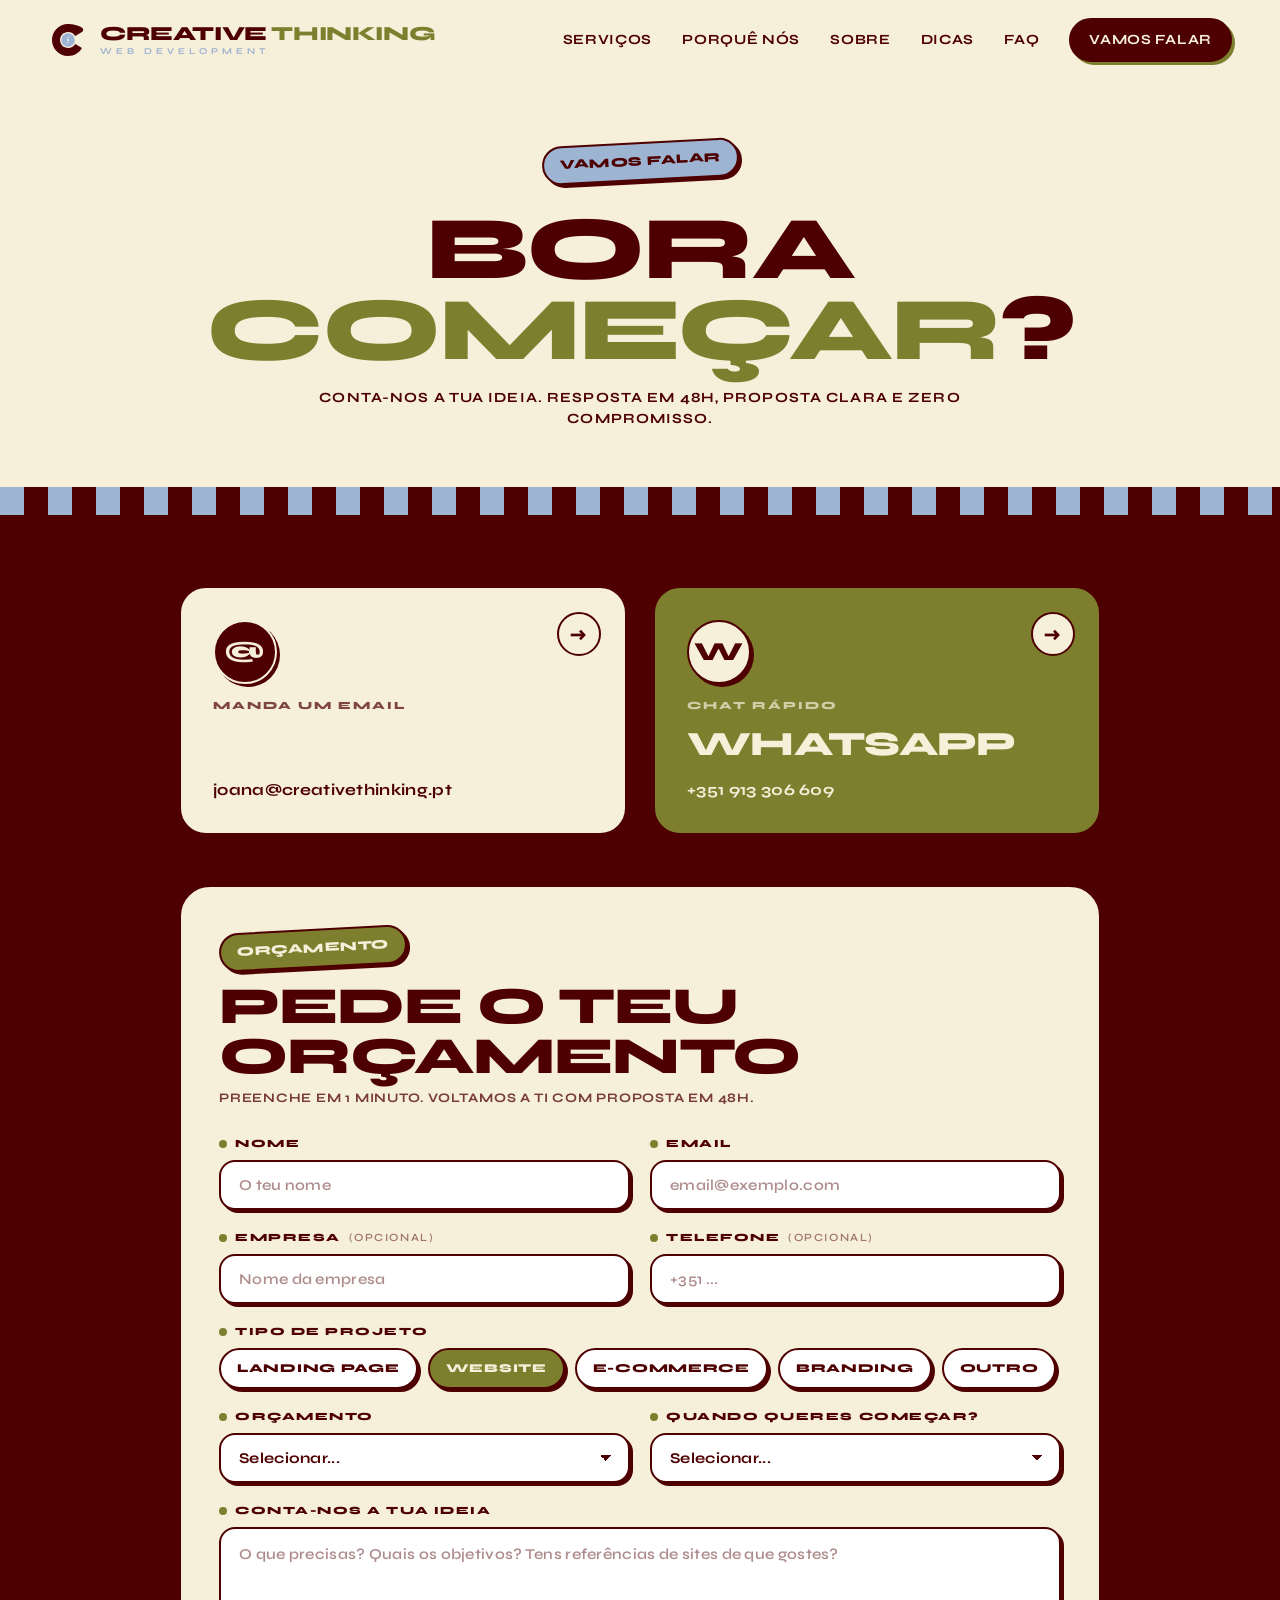
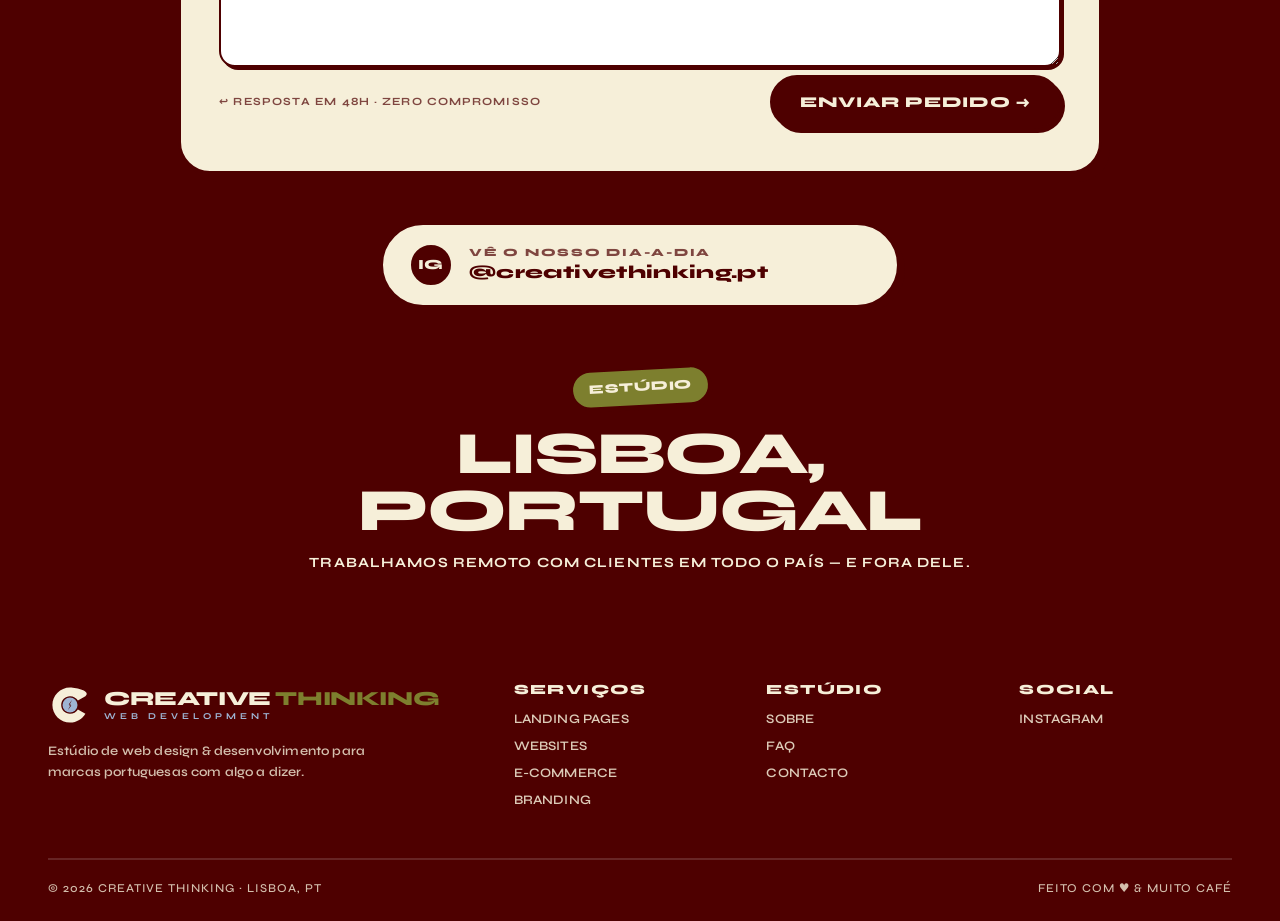
==== site/contacto.html @ 36a190fc "Implement full site from design handoff Add 5 missing pages (contacto, servicos, porque, dicas, faq)" ====
<!doctype html>
<html lang="pt">
<head>
<meta charset="utf-8" />
<meta name="viewport" content="width=device-width,initial-scale=1" />
<title>Contacto — Creative Thinking</title>
<meta name="description" content="Email, WhatsApp, formulário e redes sociais para falares com a Creative Thinking." />
<link rel="preconnect" href="https://fonts.googleapis.com">
<link rel="preconnect" href="https://fonts.gstatic.com" crossorigin>
<link href="https://fonts.googleapis.com/css2?family=Syne:wght@500;700;800&family=Caveat:wght@500;700&display=swap" rel="stylesheet">
<link rel="stylesheet" href="styles.css">
</head>
<body>
<header class="nav" id="nav">
  <div class="container nav-inner">
    <a href="index.html" class="logo" aria-label="Creative Thinking — Início">
      <svg viewBox="0 0 100 100" width="40" height="40" aria-hidden="true">
        <path d="M50 10C27.9 10 10 27.9 10 50s17.9 40 40 40c15.5 0 28.5-8.5 35-20L68 60c-4 6-10 10-18 10-11.1 0-20-8.9-20-20s8.9-20 20-20c8 0 14 4 18 10l17-10C98.5 18.5 65.5 10 50 10Z" fill="#4E0000"/>
        <circle cx="50" cy="50" r="17" fill="#9EB4D3"/>
        <polygon points="55,38 48,51 53,51 45,62 52,49 47,49" fill="#FFFFFF"/>
      </svg>
      <span class="logo-text">
        <span class="row"><span class="a">Creative</span> <span class="b">Thinking</span></span>
        <span class="sub">WEB DEVELOPMENT</span>
      </span>
    </a>
    <nav class="nav-links" id="navLinks" aria-label="Navegação principal">
      <a href="servicos.html">Serviços</a>
      <a href="porque.html">Porquê nós</a>
      <a href="sobre.html">Sobre</a>
      <a href="dicas.html">Dicas</a>
      <a href="faq.html">FAQ</a>
      <a href="contacto.html" class="nav-cta">Vamos falar</a>
    </nav>
    <button class="burger" id="burger" aria-label="Abrir menu"><span></span></button>
  </div>
</header>

<section class="hero" style="padding:60px 0 30px">
  <div class="container">
    <div class="badges"><span class="sticker">Vamos falar</span></div>
    <h1 style="font-size:clamp(40px,7vw,90px)">Bora <span class="pop">começar</span>?</h1>
    <p class="lead">Conta-nos a tua ideia. Resposta em 48h, proposta clara e zero compromisso.</p>
  </div>
</section>

<div class="stripes" aria-hidden="true"></div>

<section class="section-dark" style="padding:70px 0 50px">
  <div class="container" style="max-width:980px">

    <div class="contact-top">
      <a href="mailto:joana@creativethinking.pt" class="contact-card reveal">
        <div class="arrow">→</div>
        <div class="icon">@</div>
        <div class="label">Manda um email</div>
        <h3>Email</h3>
        <span class="value">joana@creativethinking.pt</span>
      </a>
      <a href="https://wa.me/351913306609" class="contact-card wa reveal" target="_blank" rel="noopener">
        <div class="arrow">→</div>
        <div class="icon">W</div>
        <div class="label">Chat rápido</div>
        <h3>WhatsApp</h3>
        <span class="value">+351 913 306 609</span>
      </a>
    </div>

    <form class="contact-form reveal" id="contactForm" novalidate>
      <div class="form-head">
        <span class="sticker gold">Orçamento</span>
        <h2>Pede o teu orçamento</h2>
      </div>
      <p class="form-sub">Preenche em 1 minuto. Voltamos a ti com proposta em 48h.</p>

      <div class="form-grid">
        <div class="field">
          <label for="f-name"><span class="dot"></span>Nome</label>
          <input id="f-name" name="name" type="text" placeholder="O teu nome" required>
        </div>
        <div class="field">
          <label for="f-email"><span class="dot"></span>Email</label>
          <input id="f-email" name="email" type="email" placeholder="email@exemplo.com" required>
        </div>

        <div class="field">
          <label for="f-company"><span class="dot"></span>Empresa <em style="opacity:.5;font-style:normal;font-weight:600">(opcional)</em></label>
          <input id="f-company" name="company" type="text" placeholder="Nome da empresa">
        </div>
        <div class="field">
          <label for="f-phone"><span class="dot"></span>Telefone <em style="opacity:.5;font-style:normal;font-weight:600">(opcional)</em></label>
          <input id="f-phone" name="phone" type="tel" placeholder="+351 ...">
        </div>

        <div class="field full">
          <label><span class="dot"></span>Tipo de projeto</label>
          <div class="chips" role="radiogroup" aria-label="Tipo de projeto">
            <label class="chip"><input type="radio" name="project" value="landing"><span>Landing page</span></label>
            <label class="chip"><input type="radio" name="project" value="website" checked><span>Website</span></label>
            <label class="chip"><input type="radio" name="project" value="ecommerce"><span>E-commerce</span></label>
            <label class="chip"><input type="radio" name="project" value="branding"><span>Branding</span></label>
            <label class="chip"><input type="radio" name="project" value="outro"><span>Outro</span></label>
          </div>
        </div>

        <div class="field">
          <label for="f-budget"><span class="dot"></span>Orçamento</label>
          <select id="f-budget" name="budget">
            <option value="">Selecionar...</option>
            <option value="lt-1k">Até 1.000 €</option>
            <option value="1-3k">1.000 € – 3.000 €</option>
            <option value="3-6k">3.000 € – 6.000 €</option>
            <option value="6-10k">6.000 € – 10.000 €</option>
            <option value="10k+">10.000 € +</option>
            <option value="?">Ainda não sei</option>
          </select>
        </div>
        <div class="field">
          <label for="f-when"><span class="dot"></span>Quando queres começar?</label>
          <select id="f-when" name="when">
            <option value="">Selecionar...</option>
            <option>O quanto antes</option>
            <option>Próximo mês</option>
            <option>Próximos 3 meses</option>
            <option>Só estou a explorar</option>
          </select>
        </div>

        <div class="field full">
          <label for="f-msg"><span class="dot"></span>Conta-nos a tua ideia</label>
          <textarea id="f-msg" name="message" placeholder="O que precisas? Quais os objetivos? Tens referências de sites de que gostes?" required></textarea>
        </div>
      </div>

      <div class="form-actions">
        <span class="form-note">↩ Resposta em 48h · zero compromisso</span>
        <button type="submit" class="btn btn-dark">Enviar pedido →</button>
      </div>
    </form>

    <div class="form-success reveal" id="formSuccess">
      <div class="big">🎉</div>
      <h3>Recebido!</h3>
      <p>Voltamos a ti em 48h. Entretanto, segue-nos no Instagram.</p>
    </div>

    <div class="socials-row reveal" style="grid-template-columns:1fr;max-width:520px;margin-left:auto;margin-right:auto">
      <a href="https://www.instagram.com/creativethinking.pt/" class="social-pill" target="_blank" rel="noopener">
        <div class="icon">IG</div>
        <div class="meta">
          <span class="t">Vê o nosso dia-a-dia</span>
          <span class="h">@creativethinking.pt</span>
        </div>
      </a>
    </div>

    <div class="reveal" style="text-align:center;margin-top:60px">
      <span class="sticker gold">Estúdio</span>
      <h2 style="font-size:clamp(34px,5vw,60px);margin-top:18px;color:var(--cream)">Lisboa, Portugal</h2>
      <p style="margin-top:14px;font-size:14px;font-weight:700;letter-spacing:.08em">Trabalhamos remoto com clientes em todo o país — e fora dele.</p>
    </div>
  </div>
</section>

<footer>
  <div class="container">
    <div class="foot">
      <div class="brand">
        <div class="logo">
          <svg viewBox="0 0 100 100" width="44" height="44" aria-hidden="true">
            <path d="M50 10C27.9 10 10 27.9 10 50s17.9 40 40 40c15.5 0 28.5-8.5 35-20L68 60c-4 6-10 10-18 10-11.1 0-20-8.9-20-20s8.9-20 20-20c8 0 14 4 18 10l17-10C98.5 18.5 65.5 10 50 10Z" fill="#F6EFD9"/>
            <circle cx="50" cy="50" r="17" fill="#9EB4D3"/>
            <polygon points="55,38 48,51 53,51 45,62 52,49 47,49" fill="#4E0000"/>
          </svg>
          <span class="logo-text">
            <span class="row" style="color:var(--cream)">Creative <span style="color:var(--gold)">Thinking</span></span>
            <span class="sub" style="color:var(--blue)">WEB DEVELOPMENT</span>
          </span>
        </div>
        <p>Estúdio de web design &amp; desenvolvimento para marcas portuguesas com algo a dizer.</p>
      </div>
      <div><h4>Serviços</h4><a href="servicos.html">Landing Pages</a><a href="servicos.html">Websites</a><a href="servicos.html">E-commerce</a><a href="servicos.html">Branding</a></div>
      <div><h4>Estúdio</h4><a href="sobre.html">Sobre</a><a href="faq.html">FAQ</a><a href="contacto.html">Contacto</a></div>
      <div><h4>Social</h4><a href="https://www.instagram.com/creativethinking.pt/" target="_blank" rel="noopener">Instagram</a></div>
    </div>
    <div class="foot-bottom">
      <span>© 2026 Creative Thinking · Lisboa, PT</span>
      <span>Feito com ♥ &amp; muito café</span>
    </div>
  </div>
</footer>

<script src="script.js"></script>
<script>
  document.getElementById('contactForm').addEventListener('submit', function(e){
    e.preventDefault();
    if(!this.checkValidity()){
      this.reportValidity();
      return;
    }
    this.style.display = 'none';
    document.getElementById('formSuccess').classList.add('show');
    window.scrollTo({top: document.getElementById('formSuccess').offsetTop - 120, behavior:'smooth'});
  });
</script>
</body>
</html>
---- site/styles.css ----
:root{
    --red:#4E0000;
    --gold:#7D7F2E;
    --blue:#9EB4D3;
    --white:#FFFFFF;
    --off:#F9F7F4;
    --cream:#F6EFD9;
    --dark:#0f0000;
  }
  *{box-sizing:border-box;margin:0;padding:0}
  html{scroll-behavior:smooth}
  body{
    font-family:'Syne',system-ui,sans-serif;
    font-weight:500;
    color:var(--red);
    background:var(--cream);
    line-height:1.45;
    -webkit-font-smoothing:antialiased;
    overflow-x:hidden;
    text-transform:uppercase;
    letter-spacing:.01em;
  }
  h1,h2,h3,h4{font-weight:800;line-height:.95;letter-spacing:-.02em;color:var(--red);text-transform:uppercase}
  a{color:inherit;text-decoration:none}
  button{font-family:inherit;cursor:pointer;border:none;background:none;text-transform:uppercase}
  img,svg{display:block;max-width:100%}
  p{font-weight:500}
  .container{max-width:1240px;margin:0 auto;padding:0 28px}

  /* ===== STICKER / BADGE ===== */
  .sticker{
    display:inline-block;background:var(--blue);color:var(--red);
    padding:8px 16px;border-radius:999px;font-weight:800;font-size:13px;
    letter-spacing:.04em;border:2px solid var(--red);
    box-shadow:3px 3px 0 var(--red);
    transform:rotate(-3deg);
  }
  .sticker.gold{background:var(--gold);color:var(--cream)}
  .sticker.cream{background:var(--cream)}

  /* ===== BUTTONS ===== */
  .btn{
    display:inline-flex;align-items:center;gap:10px;
    padding:16px 28px;border-radius:999px;
    font-weight:800;font-size:15px;letter-spacing:.05em;
    border:2px solid var(--red);
    transition:transform .2s ease, box-shadow .2s ease;
    box-shadow:4px 4px 0 var(--red);
  }
  .btn:hover{transform:translate(-2px,-2px);box-shadow:6px 6px 0 var(--red)}
  .btn-primary{background:var(--blue);color:var(--red)}
  .btn-dark{background:var(--red);color:var(--cream);border-color:var(--red)}
  .btn-gold{background:var(--gold);color:var(--cream)}

  /* ===== NAV ===== */
  .nav{position:sticky;top:0;z-index:50;background:var(--cream);padding:18px 0;border-bottom:2px solid transparent;transition:.3s}
  .nav.scrolled{border-color:var(--red);box-shadow:0 4px 0 var(--red)}
  .nav-inner{display:flex;align-items:center;justify-content:space-between;gap:24px}
  .logo{display:flex;align-items:center;gap:12px}
  .logo-text{display:flex;flex-direction:column;line-height:1}
  .logo-text .row{font-weight:800;font-size:20px;letter-spacing:-.02em;text-transform:uppercase}
  .logo-text .row .a{color:var(--red)} .logo-text .row .b{color:var(--gold)}
  .logo-text .sub{font-size:9px;font-weight:700;letter-spacing:4px;color:var(--blue);margin-top:3px}
  .nav-links{display:flex;align-items:center;gap:30px}
  .nav-links a{font-size:14px;font-weight:700;position:relative;letter-spacing:.05em}
  .nav-links a:hover{color:var(--gold)}
  .nav-cta{padding:10px 18px;border-radius:999px;background:var(--red);color:var(--cream);font-weight:800;font-size:13px;border:2px solid var(--red);box-shadow:3px 3px 0 var(--gold);transition:.2s}
  .nav-cta:hover{transform:translate(-2px,-2px);box-shadow:5px 5px 0 var(--gold)}
  .burger{display:none;width:44px;height:44px;border:2px solid var(--red);border-radius:50%;align-items:center;justify-content:center;background:var(--blue)}
  .burger span{display:block;width:18px;height:2px;background:var(--red);position:relative}
  .burger span::before,.burger span::after{content:"";position:absolute;left:0;width:18px;height:2px;background:var(--red)}
  .burger span::before{top:-6px}.burger span::after{top:6px}

  /* ===== HERO ===== */
  .hero{position:relative;padding:40px 0 60px;text-align:center;overflow:hidden}
  .hero .badges{display:flex;justify-content:center;gap:14px;margin-bottom:28px;flex-wrap:wrap}
  .hero .badges .sticker:nth-child(2){transform:rotate(2deg)}
  .hero .badges .sticker:nth-child(3){transform:rotate(-1deg)}
  .hero h1{
    font-size:clamp(44px,8vw,118px);
    color:var(--red);
    margin:8px 0 18px;
    line-height:.9;
    word-wrap:break-word;
  }
  .hero h1 .pop{display:inline-block;color:var(--gold)}
  .hero h1 .blue{color:var(--red);background:var(--blue);padding:0 14px;border-radius:14px;display:inline-block;transform:rotate(-2deg)}
  .hero p.lead{font-size:14px;font-weight:700;letter-spacing:.08em;max-width:680px;margin:0 auto 28px;color:var(--red)}
  .hero .cta-row{display:flex;gap:16px;justify-content:center;flex-wrap:wrap;margin-bottom:50px}

  /* hero "cans" / shapes */
  .hero-shapes{position:relative;height:340px;display:flex;justify-content:center;align-items:flex-end;gap:18px;margin-bottom:30px}
  .can{
    width:120px;height:300px;border-radius:24px 24px 18px 18px;
    background:var(--red);position:relative;
    box-shadow:inset 0 0 0 4px var(--red), 6px 8px 0 rgba(78,0,0,.18);
    overflow:hidden;
    transition:transform .4s ease;
  }
  .can::before{
    content:"";position:absolute;inset:14px 8px;border-radius:14px;
    background:repeating-linear-gradient(90deg,var(--cream) 0 14px,var(--red) 14px 28px);
  }
  .can::after{
    content:"";position:absolute;left:50%;top:42%;transform:translateX(-50%);
    width:88%;height:54px;background:var(--red);border-radius:6px;
    border:2px solid var(--cream);
    z-index:2;
  }
  .can .label{
    position:absolute;left:50%;top:42%;transform:translateX(-50%);
    width:88%;height:54px;display:flex;align-items:center;justify-content:center;
    color:var(--cream);font-size:10px;font-weight:800;letter-spacing:.1em;text-align:center;
    z-index:3;padding:0 6px;
  }
  .can .top{position:absolute;left:0;right:0;top:0;height:14px;background:#bbb;border-bottom:2px solid var(--red);border-radius:24px 24px 0 0;z-index:4}
  .can.c1{transform:rotate(-6deg) translateY(10px);background:#7a1a3a}
  .can.c1::before{background:repeating-linear-gradient(90deg,#f6c1d4 0 14px,#7a1a3a 14px 28px)}
  .can.c2{transform:rotate(2deg);background:var(--red)}
  .can.c3{transform:rotate(-2deg) translateY(8px);background:var(--blue)}
  .can.c3::before{background:repeating-linear-gradient(90deg,var(--cream) 0 14px,var(--blue) 14px 28px)}
  .can.c3 .label,.can.c3::after{background:var(--blue);color:var(--red);border-color:var(--cream)}
  .can.c4{transform:rotate(6deg) translateY(12px);background:var(--gold)}
  .can.c4::before{background:repeating-linear-gradient(90deg,var(--cream) 0 14px,var(--gold) 14px 28px)}
  .can.c4 .label,.can.c4::after{background:var(--gold);color:var(--cream);border-color:var(--cream)}
  .can:hover{transform:translateY(-10px) rotate(0)}

  /* floating stickers */
  .float-sticker{position:absolute;z-index:5;animation:bob 4s ease-in-out infinite}
  .float-sticker.s1{top:20%;left:6%;animation-delay:0s}
  .float-sticker.s2{top:55%;right:7%;animation-delay:1s}
  .float-sticker.s3{top:8%;right:14%;animation-delay:.5s}
  @keyframes bob{0%,100%{transform:translateY(0) rotate(-3deg)}50%{transform:translateY(-12px) rotate(3deg)}}

  /* ===== STRIPES DIVIDER ===== */
  .stripes{height:28px;background:repeating-linear-gradient(90deg,var(--blue) 0 24px,var(--red) 24px 48px)}

  /* ===== MARQUEE ===== */
  .marquee{background:var(--red);color:var(--cream);padding:18px 0;overflow:hidden;border-top:3px solid var(--red);border-bottom:3px solid var(--red)}
  .marquee-track{display:flex;gap:48px;white-space:nowrap;animation:scroll 28s linear infinite;font-weight:800;font-size:22px;letter-spacing:.06em}
  .marquee-track span{display:inline-flex;align-items:center;gap:48px}
  .marquee-track .dot{width:14px;height:14px;background:var(--gold);border-radius:50%;display:inline-block}
  @keyframes scroll{from{transform:translateX(0)}to{transform:translateX(-50%)}}

  /* ===== SECTION SHELLS ===== */
  section{padding:90px 0;position:relative}
  .section-dark{background:var(--red);color:var(--cream)}
  .section-dark h2,.section-dark h3{color:var(--cream)}
  .section-blue{background:var(--blue)}
  .section-gold{background:var(--gold);color:var(--cream)}
  .section-gold h2,.section-gold h3{color:var(--cream)}
  .section-cream{background:var(--cream)}

  .section-head{text-align:center;margin-bottom:60px}
  .section-head .sticker{margin-bottom:20px}
  .section-head h2{font-size:clamp(40px,7vw,84px)}
  .section-head p{margin-top:18px;font-size:14px;font-weight:700;letter-spacing:.08em;max-width:640px;margin-left:auto;margin-right:auto}

  /* ===== BLOB CARDS (services) ===== */
  .blob-grid{display:grid;grid-template-columns:repeat(3,1fr);gap:28px}
  .blob-card{color:var(--red);
    background:var(--cream);border:3px solid var(--red);
    border-radius:120px 120px 28px 28px / 80px 80px 28px 28px;
    padding:42px 30px 34px;text-align:center;
    box-shadow:6px 6px 0 var(--red);
    transition:transform .25s ease, box-shadow .25s ease;
    position:relative;
  }
  .blob-card:hover{transform:translate(-3px,-3px);box-shadow:9px 9px 0 var(--red)}
  .blob-card.gold{background:var(--gold);color:var(--cream)}
  .blob-card.gold h3{color:var(--cream)}
  .blob-card.blue{background:var(--blue)}
  .blob-card .num{
    position:absolute;top:-18px;left:50%;transform:translateX(-50%) rotate(-6deg);
    background:var(--red);color:var(--cream);
    width:42px;height:42px;border-radius:50%;display:flex;align-items:center;justify-content:center;
    font-weight:800;font-size:18px;border:2px solid var(--cream);
  }
  .blob-card h3{font-size:26px;margin:14px 0 10px;line-height:1;color:var(--red)}
  .section-dark .blob-card.gold h3{color:var(--cream)}
  .blob-card p{font-size:13px;font-weight:700;letter-spacing:.04em;line-height:1.5}
  .blob-card .price{margin-top:16px;font-size:11px;letter-spacing:.15em;font-weight:800;opacity:.85}

  /* ===== WHY US (zigzag) ===== */
  .why-grid{display:grid;grid-template-columns:repeat(2,1fr);gap:24px}
  .why-item{color:var(--red);
    background:var(--cream);border:3px solid var(--red);border-radius:24px;
    padding:30px;display:flex;gap:20px;align-items:flex-start;
    box-shadow:5px 5px 0 var(--red);
  }
  .why-item:nth-child(2){background:var(--blue)}
  .why-item:nth-child(3){background:var(--gold);color:var(--cream)}
  .why-item:nth-child(3) h3{color:var(--cream)}
  .why-item:nth-child(4){background:var(--cream)}
  .why-icon{
    flex-shrink:0;width:54px;height:54px;border-radius:50%;
    background:var(--red);color:var(--cream);
    display:flex;align-items:center;justify-content:center;
    font-weight:800;font-size:22px;border:2px solid var(--cream);
    box-shadow:3px 3px 0 var(--red);
  }
  .why-item h3{font-size:22px;margin-bottom:8px}
  .why-item p{font-size:13px;font-weight:600;letter-spacing:.03em;text-transform:none}

  /* ===== ABOUT split ===== */
  .about{display:grid;grid-template-columns:1fr 1fr;gap:60px;align-items:center}
  .about-art{
    background:var(--blue);border:3px solid var(--red);border-radius:36px;
    aspect-ratio:1;position:relative;overflow:hidden;
    box-shadow:8px 8px 0 var(--red);
  }
  .about-art .can{position:absolute;left:50%;top:54%;transform:translate(-50%,-50%) rotate(-4deg);width:140px;height:320px}
  .about-art .pop{position:absolute;background:var(--gold);color:var(--cream);padding:10px 16px;border-radius:999px;font-weight:800;font-size:13px;border:2px solid var(--red);box-shadow:3px 3px 0 var(--red)}
  .about-art .p1{top:14%;left:8%;transform:rotate(-8deg)}
  .about-art .p2{bottom:10%;right:8%;transform:rotate(6deg);background:var(--cream);color:var(--red)}
  .about-text h2{font-size:clamp(40px,6vw,68px);margin-bottom:20px}
  .about-text p{font-size:14px;font-weight:600;line-height:1.6;letter-spacing:.02em;text-transform:none;margin-bottom:14px}

  /* ===== TIPS strip ===== */
  .tips-grid{display:grid;grid-template-columns:repeat(3,1fr);gap:26px}
  .tip{color:var(--red);
    background:var(--cream);border:3px solid var(--red);border-radius:28px;
    padding:30px;box-shadow:6px 6px 0 var(--red);
    transition:.2s;
  }
  .tip:hover{transform:rotate(-1deg)}
  .tip .num{font-size:48px;font-weight:800;color:var(--gold);line-height:1}
  .tip h3{font-size:20px;margin:12px 0 10px}
  .tip p{font-size:13px;font-weight:600;text-transform:none;line-height:1.55}

  /* ===== FAQ ===== */
  .faq-wrap{max-width:820px;margin:0 auto;display:flex;flex-direction:column;gap:14px}
  .faq{color:var(--red);
    background:var(--cream);border:3px solid var(--red);border-radius:22px;
    box-shadow:5px 5px 0 var(--red);overflow:hidden;
  }
  .faq summary{
    list-style:none;padding:22px 26px;cursor:pointer;
    display:flex;justify-content:space-between;align-items:center;gap:20px;
    font-weight:800;font-size:16px;color:var(--red);
  }
  .faq summary::-webkit-details-marker{display:none}
  .faq summary::after{content:"+";font-size:30px;font-weight:800;color:var(--red);transition:transform .25s}
  .faq[open] summary::after{transform:rotate(45deg)}
  .faq[open]{background:var(--blue)}
  .faq .ans{padding:0 26px 22px;font-size:14px;font-weight:600;text-transform:none;line-height:1.6}

  /* ===== CTA ===== */
  .final-cta{text-align:center;padding:120px 0}
  .final-cta h2{font-size:clamp(50px,9vw,120px);margin-bottom:24px}
  .final-cta .sticker{margin-bottom:24px}

  /* ===== FOOTER ===== */
  footer{background:var(--red);color:var(--cream);padding:60px 0 24px}
  .foot{display:grid;grid-template-columns:2fr 1fr 1fr 1fr;gap:40px;margin-bottom:40px}
  .foot h4{color:var(--cream);font-size:14px;letter-spacing:.1em;margin-bottom:14px}
  .foot a{display:block;font-size:13px;font-weight:600;margin-bottom:8px;opacity:.85}
  .foot a:hover{opacity:1;color:var(--gold)}
  .foot .brand p{font-size:13px;font-weight:600;text-transform:none;line-height:1.6;margin-top:14px;opacity:.8;max-width:320px}
  .foot-bottom{border-top:2px solid rgba(255,255,255,.18);padding-top:20px;display:flex;justify-content:space-between;flex-wrap:wrap;gap:14px;font-size:12px;letter-spacing:.08em;opacity:.8}

  /* ===== CONTACT FORM ===== */
  .contact-form{
    background:var(--cream);border:3px solid var(--red);border-radius:32px;
    padding:42px 38px;box-shadow:8px 8px 0 var(--red);
    color:var(--red);
  }
  .form-head{display:flex;align-items:center;gap:14px;flex-wrap:wrap;margin-bottom:8px}
  .form-head h2{font-size:clamp(32px,4.5vw,52px);color:var(--red);line-height:.95}
  .form-sub{font-size:13px;font-weight:700;letter-spacing:.06em;color:var(--red);opacity:.75;margin-bottom:28px}
  .form-grid{display:grid;grid-template-columns:1fr 1fr;gap:20px}
  .field{display:flex;flex-direction:column;gap:8px}
  .field.full{grid-column:1 / -1}
  .field label{
    font-size:11px;font-weight:800;letter-spacing:.14em;color:var(--red);
    display:flex;align-items:center;gap:8px;
  }
  .field label .dot{width:8px;height:8px;border-radius:50%;background:var(--gold);display:inline-block}
  .field input,
  .field textarea,
  .field select{
    font-family:inherit;font-weight:700;font-size:15px;letter-spacing:.02em;
    color:var(--red);background:var(--white);
    border:2px solid var(--red);border-radius:16px;
    padding:14px 18px;text-transform:none;
    box-shadow:3px 3px 0 var(--red);
    transition:transform .15s ease, box-shadow .15s ease, background .15s ease;
    outline:none;width:100%;
  }
  .field textarea{min-height:140px;resize:vertical;line-height:1.5}
  .field input:focus,
  .field textarea:focus,
  .field select:focus{
    transform:translate(-2px,-2px);box-shadow:5px 5px 0 var(--red);
    background:var(--blue);
  }
  .field input::placeholder,
  .field textarea::placeholder{color:var(--red);opacity:.45;font-weight:600}
  .field select{appearance:none;-webkit-appearance:none;background-image:linear-gradient(45deg,transparent 50%,var(--red) 50%),linear-gradient(135deg,var(--red) 50%,transparent 50%);background-position:calc(100% - 22px) 50%,calc(100% - 16px) 50%;background-size:6px 6px,6px 6px;background-repeat:no-repeat;padding-right:44px}

  /* chip-style radios */
  .chips{display:flex;flex-wrap:wrap;gap:10px}
  .chip{position:relative;cursor:pointer}
  .chip input{position:absolute;opacity:0;pointer-events:none}
  .chip span{
    display:inline-block;padding:10px 16px;border-radius:999px;
    background:var(--white);color:var(--red);
    border:2px solid var(--red);font-weight:800;font-size:12px;letter-spacing:.06em;
    box-shadow:3px 3px 0 var(--red);
    transition:.15s ease;
  }
  .chip:hover span{transform:translate(-1px,-1px);box-shadow:4px 4px 0 var(--red)}
  .chip input:checked + span{background:var(--gold);color:var(--cream);border-color:var(--red)}

  .form-actions{display:flex;align-items:center;justify-content:space-between;gap:18px;flex-wrap:wrap;margin-top:8px}
  .form-note{font-size:11px;font-weight:700;letter-spacing:.1em;color:var(--red);opacity:.7}

  .form-success{
    display:none;text-align:center;padding:60px 30px;
  }
  .form-success.show{display:block}
  .form-success .big{font-size:64px;line-height:1;margin-bottom:14px}
  .form-success h3{font-size:32px;margin-bottom:10px}
  .form-success p{font-size:14px;font-weight:700;letter-spacing:.06em;text-transform:none}

  /* Tall contact cards (Email + WhatsApp top of contacto) */
  .contact-top{display:grid;grid-template-columns:1fr 1fr;gap:24px;margin-bottom:48px}
  .contact-card{
    color:var(--red);background:var(--cream);
    border:3px solid var(--red);border-radius:28px;
    padding:32px;display:flex;flex-direction:column;gap:14px;
    box-shadow:6px 6px 0 var(--red);
    transition:transform .2s ease, box-shadow .2s ease;
    text-decoration:none;position:relative;overflow:hidden;
  }
  .contact-card:hover{transform:translate(-3px,-3px);box-shadow:9px 9px 0 var(--red)}
  .contact-card .icon{
    width:64px;height:64px;border-radius:50%;
    background:var(--red);color:var(--cream);
    display:flex;align-items:center;justify-content:center;
    font-weight:800;font-size:26px;border:2px solid var(--cream);
    box-shadow:3px 3px 0 var(--red);
  }
  .contact-card .label{font-size:11px;font-weight:800;letter-spacing:.18em;opacity:.7}
  .contact-card h3{font-size:34px;line-height:.95}
  .contact-card .value{font-size:16px;font-weight:700;letter-spacing:.02em;text-transform:none;margin-top:4px}
  .contact-card .arrow{
    position:absolute;top:24px;right:24px;
    width:44px;height:44px;border-radius:50%;border:2px solid var(--red);
    display:flex;align-items:center;justify-content:center;font-weight:800;font-size:18px;
    background:var(--cream);
  }
  .contact-card.wa{background:var(--gold);color:var(--cream)}
  .contact-card.wa h3{color:var(--cream)}
  .contact-card.wa .icon{background:var(--cream);color:var(--red);border-color:var(--red)}
  .contact-card.wa .arrow{background:var(--cream);color:var(--red)}

  /* Small social row (Instagram / LinkedIn bottom) */
  .socials-row{display:grid;grid-template-columns:1fr 1fr;gap:20px;margin-top:48px}
  .social-pill{
    color:var(--red);background:var(--cream);
    border:3px solid var(--red);border-radius:999px;
    padding:18px 26px;display:flex;align-items:center;gap:16px;
    box-shadow:5px 5px 0 var(--red);text-decoration:none;
    transition:transform .2s ease, box-shadow .2s ease;
  }
  .social-pill:hover{transform:translate(-2px,-2px);box-shadow:7px 7px 0 var(--red)}
  .social-pill .icon{
    width:44px;height:44px;border-radius:50%;
    background:var(--red);color:var(--cream);
    display:flex;align-items:center;justify-content:center;
    font-weight:800;font-size:14px;border:2px solid var(--cream);
    flex-shrink:0;
  }
  .social-pill .meta{display:flex;flex-direction:column;line-height:1.1}
  .social-pill .meta .t{font-size:11px;font-weight:800;letter-spacing:.16em;opacity:.7}
  .social-pill .meta .h{font-size:18px;font-weight:800;letter-spacing:.02em;text-transform:none;margin-top:4px}
  .social-pill.blue{background:var(--blue)}

  @media (max-width:760px){
    .contact-form{padding:30px 22px;border-radius:24px}
    .form-grid{grid-template-columns:1fr}
    .contact-top{grid-template-columns:1fr}
    .socials-row{grid-template-columns:1fr}
    .contact-card .arrow{display:none}
  }

  /* ===== reveal ===== */
  .reveal{opacity:1;transform:none;transition:opacity .7s ease,transform .7s ease}
  .js .reveal{opacity:0;transform:translateY(30px)}
  .js .reveal.in{opacity:1;transform:none}

  /* ===== POLAROID (about photo) ===== */
  .polaroid{
    position:absolute;left:50%;top:50%;
    transform:translate(-50%,-50%) rotate(-3deg);
    width:74%;background:var(--cream);
    border:3px solid var(--red);border-radius:8px;
    padding:14px 14px 56px;
    box-shadow:8px 8px 0 var(--red);
    display:flex;flex-direction:column;gap:0;
  }
  .polaroid .photo{
    position:relative;aspect-ratio:1/1.05;
    background:repeating-linear-gradient(45deg,var(--blue) 0 14px,#8ea4c3 14px 28px);
    border:2px solid var(--red);border-radius:4px;
    display:flex;align-items:center;justify-content:center;
    overflow:hidden;
  }
  .polaroid .photo img{width:100%;height:100%;object-fit:cover;display:block}
  .polaroid .caption{
    position:absolute;left:0;right:0;bottom:14px;
    text-align:center;font-weight:800;
    letter-spacing:.06em;color:var(--red);
    font-family:'Caveat','Bradley Hand',cursive;
    text-transform:none;font-size:22px;
  }

  /* ===== SIGNATURE ===== */
  .signature{
    display:flex;align-items:center;gap:14px;
    margin:24px 0 18px;padding:14px 18px;
    background:var(--cream);border:2px solid var(--red);border-radius:18px;
    box-shadow:4px 4px 0 var(--red);width:fit-content;
  }
  .signature .avatars{display:flex}
  .signature .av{
    width:38px;height:38px;border-radius:50%;
    border:2px solid var(--red);background:var(--blue);
    display:flex;align-items:center;justify-content:center;
    font-weight:800;font-size:13px;color:var(--red);
    margin-left:-10px;
  }
  .signature .av:first-child{margin-left:0;background:var(--gold);color:var(--cream)}
  .signature .who{display:flex;flex-direction:column;line-height:1.05}
  .signature .who .t{font-size:10px;font-weight:800;letter-spacing:.18em;opacity:.65}
  .signature .who .n{font-size:24px;font-weight:800;letter-spacing:.02em;text-transform:none;font-family:'Caveat','Bradley Hand',cursive;margin-top:2px}

  /* ===== RESPONSIVE ===== */
  @media (max-width:900px){
    .nav-links{display:none;position:absolute;top:100%;left:0;right:0;background:var(--cream);flex-direction:column;padding:24px;border-top:2px solid var(--red);border-bottom:2px solid var(--red);gap:16px}
    .nav-links.open{display:flex}
    .burger{display:flex}
    .nav-cta{display:none}
    .blob-grid,.tips-grid,.why-grid{grid-template-columns:1fr}
    .about{grid-template-columns:1fr;gap:30px}
    .foot{grid-template-columns:1fr 1fr;gap:30px}
    .hero-shapes{height:240px;gap:8px}
    .can{width:74px;height:200px}
    .can.c1,.can.c4{display:none}
    .float-sticker{display:none}
    section{padding:60px 0}
  }
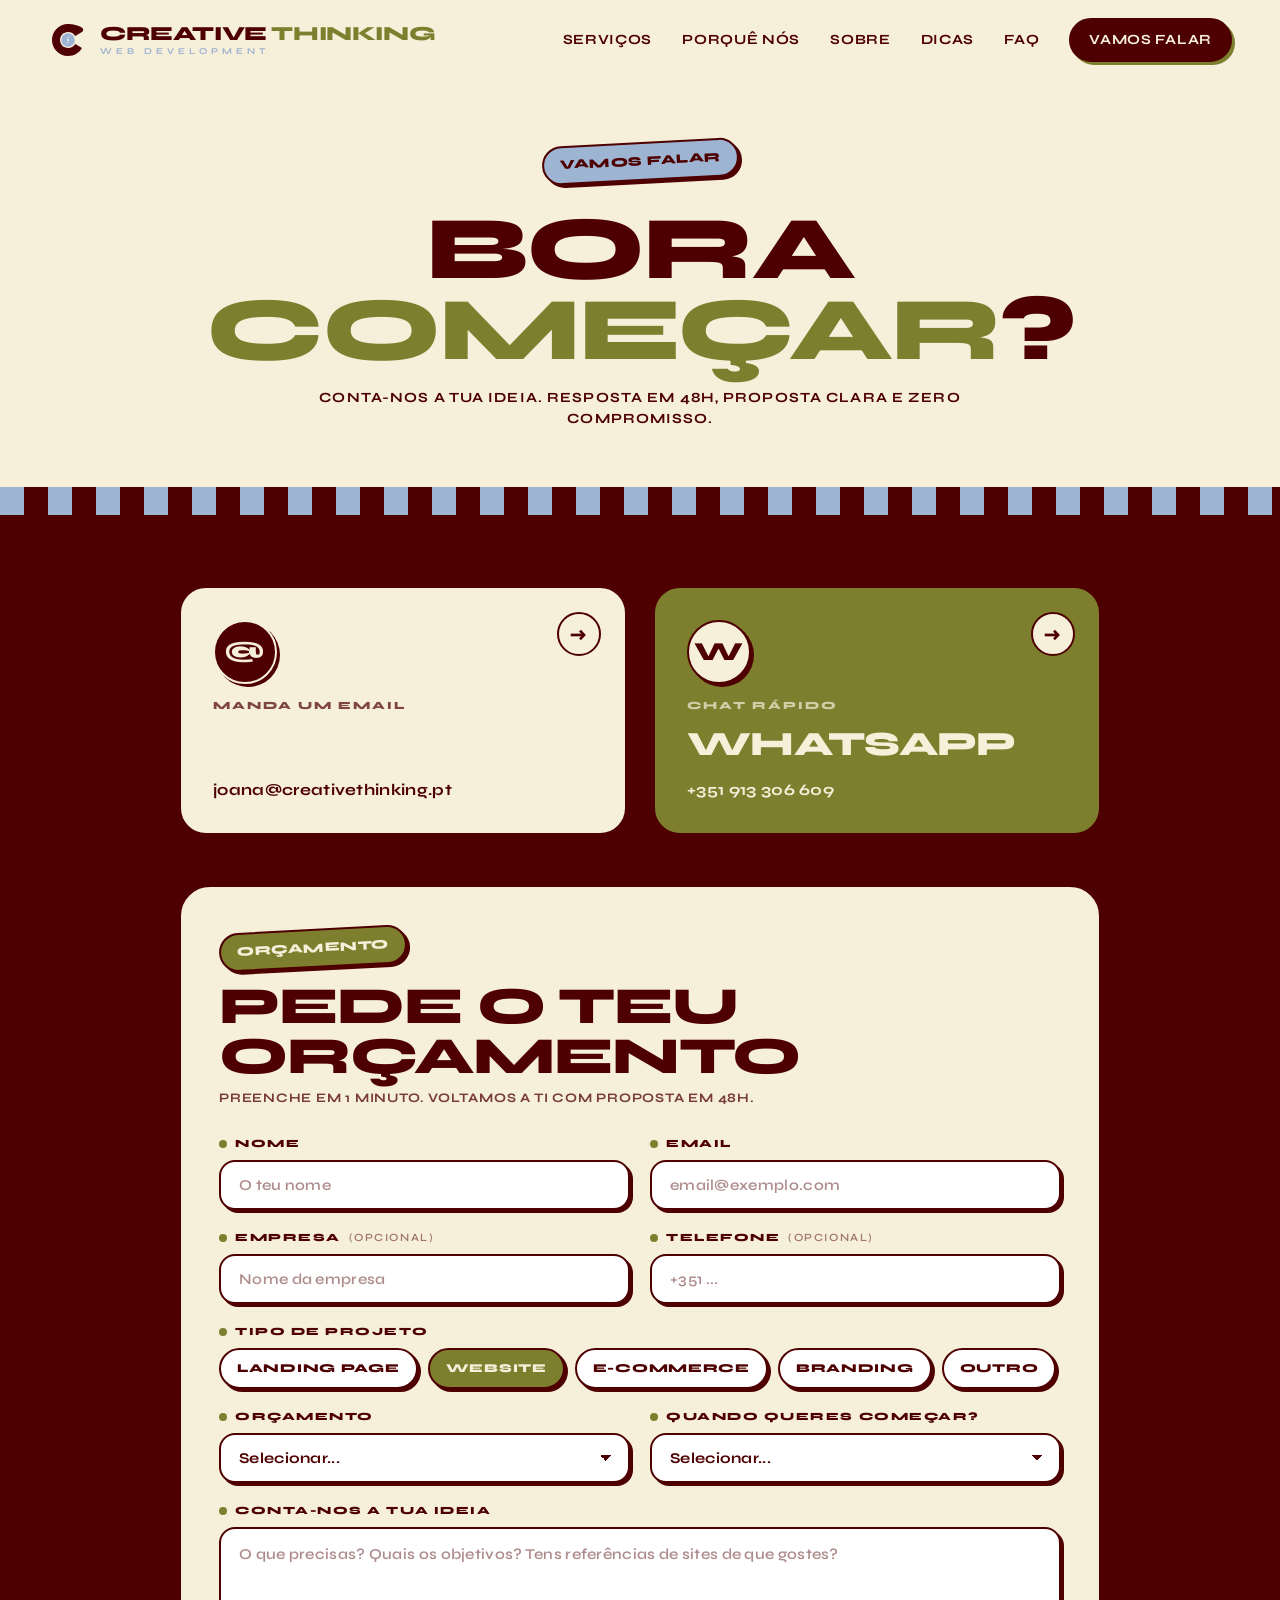
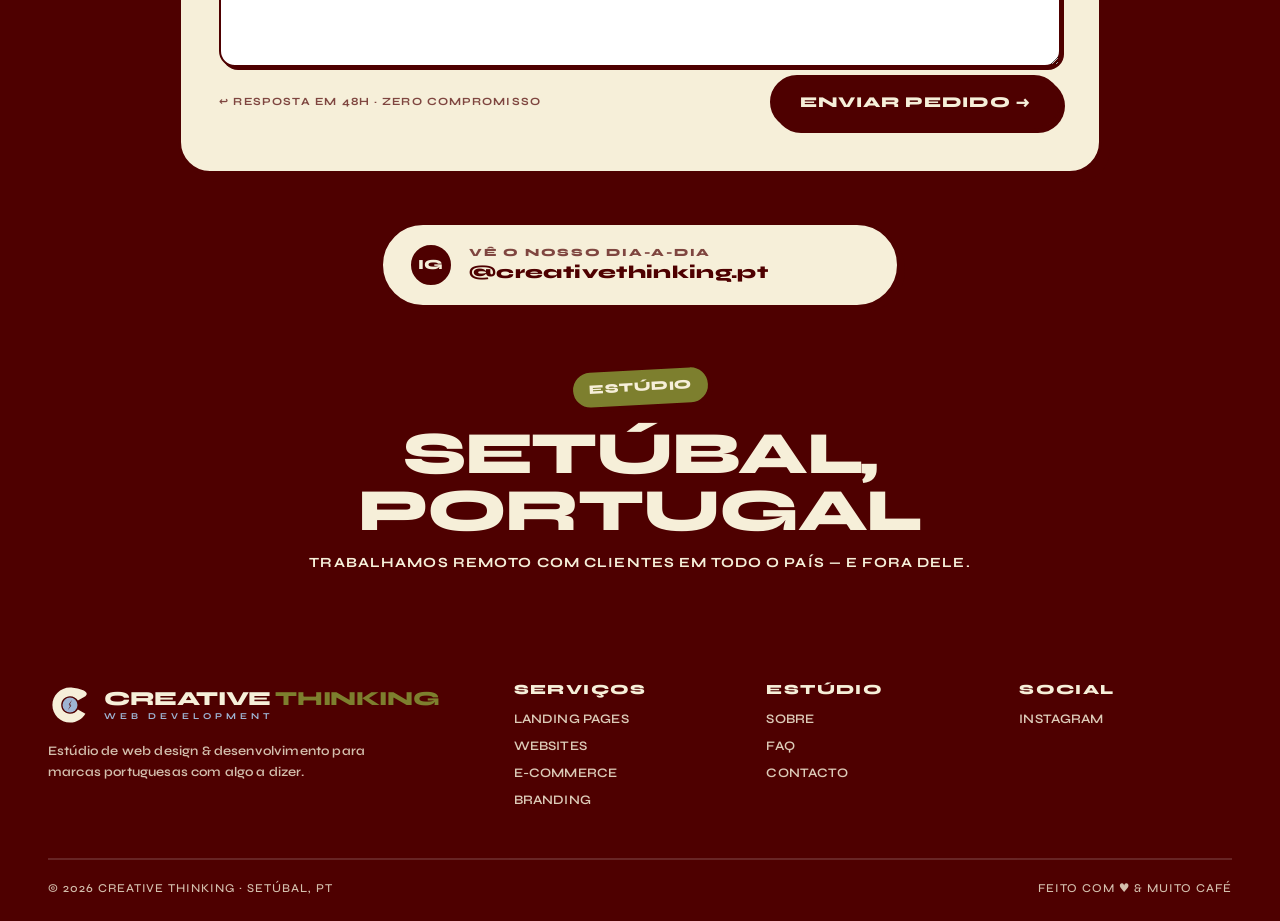
==== commit 30c6774e: "Update location from Lisboa to Setúbal across all pages" ====
--- a/site/contacto.html
+++ b/site/contacto.html
@@ -156,7 +156,7 @@
 
     <div class="reveal" style="text-align:center;margin-top:60px">
       <span class="sticker gold">Estúdio</span>
-      <h2 style="font-size:clamp(34px,5vw,60px);margin-top:18px;color:var(--cream)">Lisboa, Portugal</h2>
+      <h2 style="font-size:clamp(34px,5vw,60px);margin-top:18px;color:var(--cream)">Setúbal, Portugal</h2>
       <p style="margin-top:14px;font-size:14px;font-weight:700;letter-spacing:.08em">Trabalhamos remoto com clientes em todo o país — e fora dele.</p>
     </div>
   </div>
@@ -184,7 +184,7 @@
       <div><h4>Social</h4><a href="https://www.instagram.com/creativethinking.pt/" target="_blank" rel="noopener">Instagram</a></div>
     </div>
     <div class="foot-bottom">
-      <span>© 2026 Creative Thinking · Lisboa, PT</span>
+      <span>© 2026 Creative Thinking · Setúbal, PT</span>
       <span>Feito com ♥ &amp; muito café</span>
     </div>
   </div>
@@ -192,15 +192,44 @@
 
 <script src="script.js"></script>
 <script>
-  document.getElementById('contactForm').addEventListener('submit', function(e){
+  document.getElementById('contactForm').addEventListener('submit', async function(e){
     e.preventDefault();
     if(!this.checkValidity()){
       this.reportValidity();
       return;
     }
-    this.style.display = 'none';
-    document.getElementById('formSuccess').classList.add('show');
-    window.scrollTo({top: document.getElementById('formSuccess').offsetTop - 120, behavior:'smooth'});
+
+    const btn = this.querySelector('button[type="submit"]');
+    btn.disabled = true;
+    btn.textContent = 'A enviar...';
+
+    const fd = new FormData(this);
+    const data = {
+      name: fd.get('name'),
+      email: fd.get('email'),
+      company: fd.get('company'),
+      phone: fd.get('phone'),
+      project: fd.get('project'),
+      budget: fd.get('budget'),
+      when: fd.get('when'),
+      message: fd.get('message'),
+    };
+
+    try {
+      const res = await fetch('/api/orcamento', {
+        method: 'POST',
+        headers: { 'Content-Type': 'application/json' },
+        body: JSON.stringify(data),
+      });
+      if (!res.ok) throw new Error('Server error');
+      this.style.display = 'none';
+      document.getElementById('formSuccess').classList.add('show');
+      window.scrollTo({top: document.getElementById('formSuccess').offsetTop - 120, behavior:'smooth'});
+    } catch {
+      btn.disabled = false;
+      btn.textContent = 'Enviar pedido →';
+      alert('Erro ao enviar. Tenta novamente ou envia email para joana@creativethinking.pt');
+    }
   });
 </script>
 </body>
